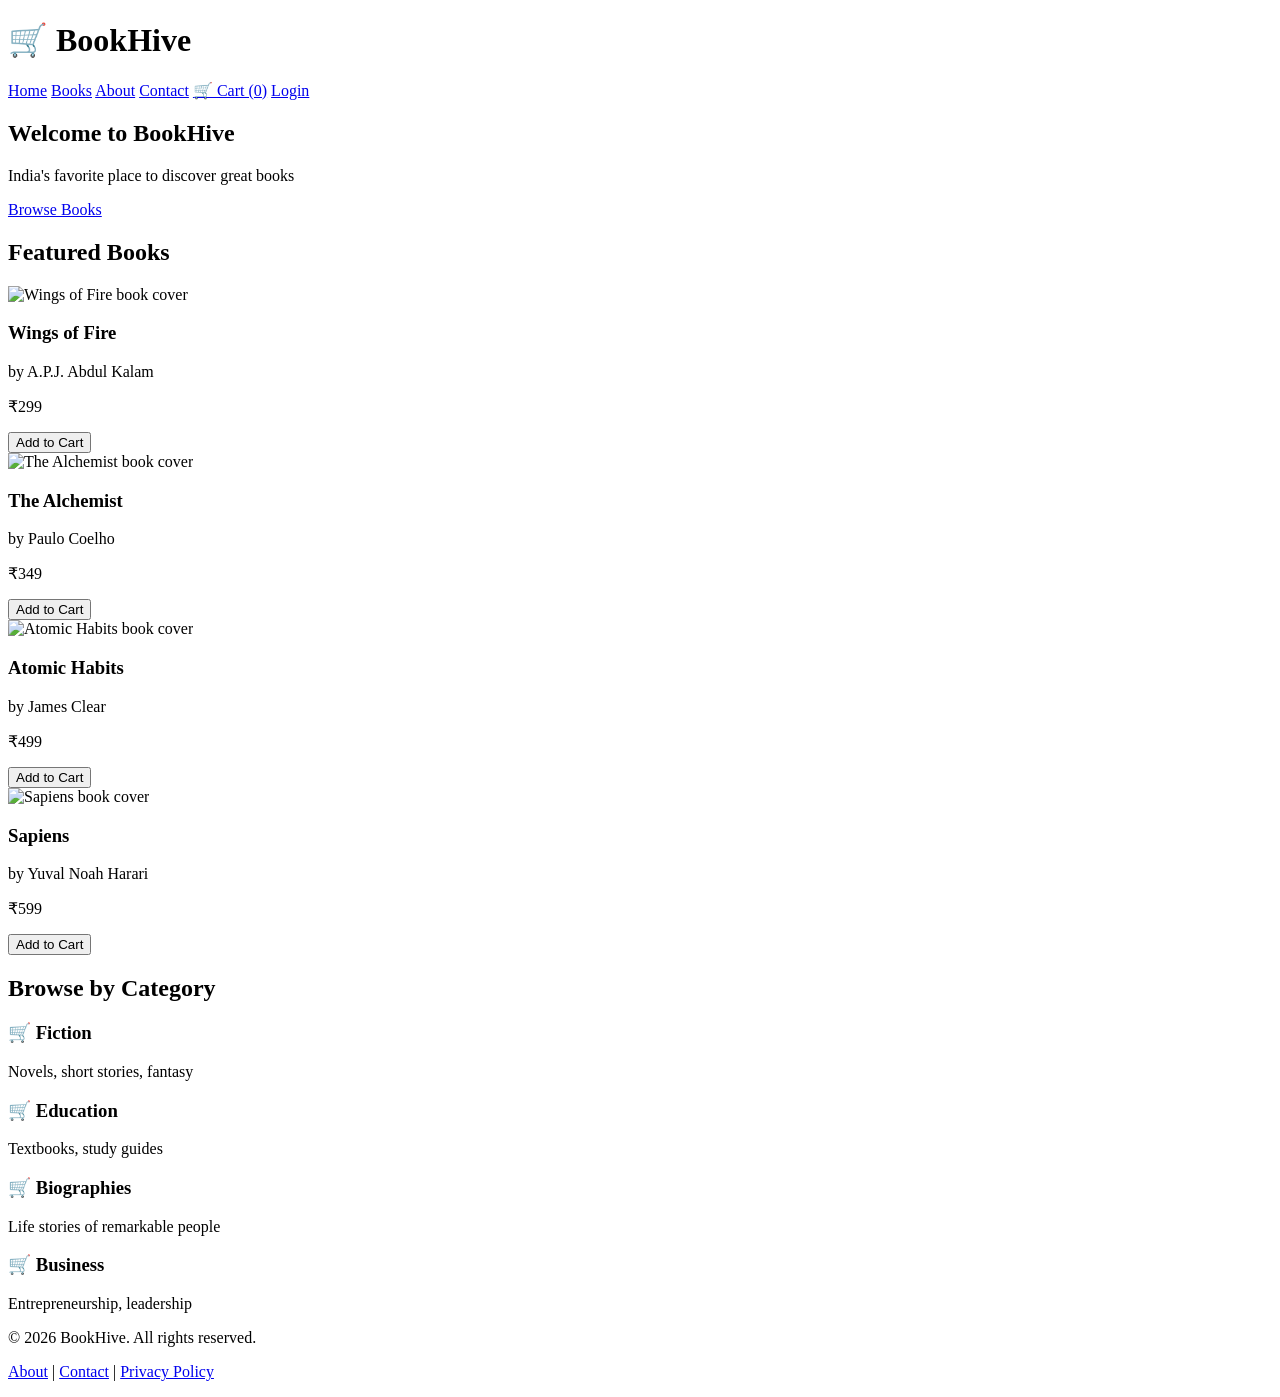
==== index.html @ c850a7fa "first file" ====
<!DOCTYPE html>
<html lang="en">
<head>

    <meta charset="UTF-8">
    <meta name="viewport" content="width=device-width, initial-scale=1.0">
    <!-- SEO meta tags -->
 <title>BookHive - India's Favorite Online Bookstore</title>
 <meta name="description" content="Buy books online at BookHive. Indian
authors, bestsellers, fiction, education books. Free delivery across India.">
 <meta name="keywords" content="books, online bookstore, indian authors, buy
books online">
 <!-- Open Graph for social media -->
 <meta property="og:title" content="BookHive - Online Bookstore">
 <meta property="og:description" content="India's favorite place to buy books
online">
 <meta property="og:image" content="images/og-banner.jpg">
 <!-- Favicon -->
 <link rel="icon" href="images/favicon.ico">

 <link rel="stylesheet" href="css/style.css">
<link rel="stylesheet" href="css/style.css">
<link rel="stylesheet" href="css/responsive.css">

</head>
<body>
   
    <!-- HEADER WITH NAVIGATION -->
 <header>
 <h1>🛒 BookHive</h1>
 <nav>
 <a href="index.html">Home</a>
 <a href="books.html">Books</a>
 <a href="about.html">About</a>
 <a href="contact.html">Contact</a>
 <a href="cart.html">🛒 Cart (0)</a>
 <a href="login.html">Login</a>
 </nav>
 </header>
 
 
 <!-- MAIN CONTENT -->
 <main>
 
 
    <!-- HERO SECTION -->
 <section class="hero">
 <h2>Welcome to BookHive</h2>
 <p>India's favorite place to discover great books</p>
 <a href="books.html" class="btn">Browse Books</a>
 </section>
 
 
 <!-- FEATURED BOOKS SECTION -->
 <section class="featured">
 <h2>Featured Books</h2>
 <article class="book-card">
 <img src="images/books/wings-of-fire.jpg" alt="Wings of Fire book 

 cover">
 <h3>Wings of Fire</h3>
 <p>by A.P.J. Abdul Kalam</p>
 <p class="price">₹299</p>
 <button>Add to Cart</button>
 </article>
 <article class="book-card">
 <img src="images/books/the-alchemist.jpg" alt="The Alchemist book

cover">
 <h3>The Alchemist</h3>
 <p>by Paulo Coelho</p>
 <p class="price">₹349</p>
 <button>Add to Cart</button>
 </article>

 <article class="book-card">
 <img src="images/books/atomic-habits.jpg" alt="Atomic Habits book
cover">
 <h3>Atomic Habits</h3>
 <p>by James Clear</p>
 <p class="price">₹499</p>
 <button>Add to Cart</button>
 </article>
 <article class="book-card">
 <img src="images/books/sapiens.jpg" alt="Sapiens book cover">
 <h3>Sapiens</h3>
 <p>by Yuval Noah Harari</p>
 <p class="price">₹599</p>
 <button>Add to Cart</button>
 </article>
 </section>
 
 
 <!-- CATEGORIES SECTION -->
 <section class="categories">
 <h2>Browse by Category</h2>
 <div class="category">
 <h3>🛒 Fiction</h3>
 <p>Novels, short stories, fantasy</p>
 </div>
 <div class="category">
 <h3>🛒 Education</h3>
 <p>Textbooks, study guides</p>
 </div>
 <div class="category">
 <h3>🛒 Biographies</h3>
 <p>Life stories of remarkable people</p>
 </div>
 <div class="category">
 <h3>🛒 Business</h3>
 <p>Entrepreneurship, leadership</p>
 </div>
</section>


<!-- FOOTER -->
<footer>
 <p>&copy; 2026 BookHive. All rights reserved.</p>
 <p>
 <a href="about.html">About</a> |
 <a href="contact.html">Contact</a> |
 <a href="#">Privacy Policy</a>
 </p>
 </footer>
</body>
</html>
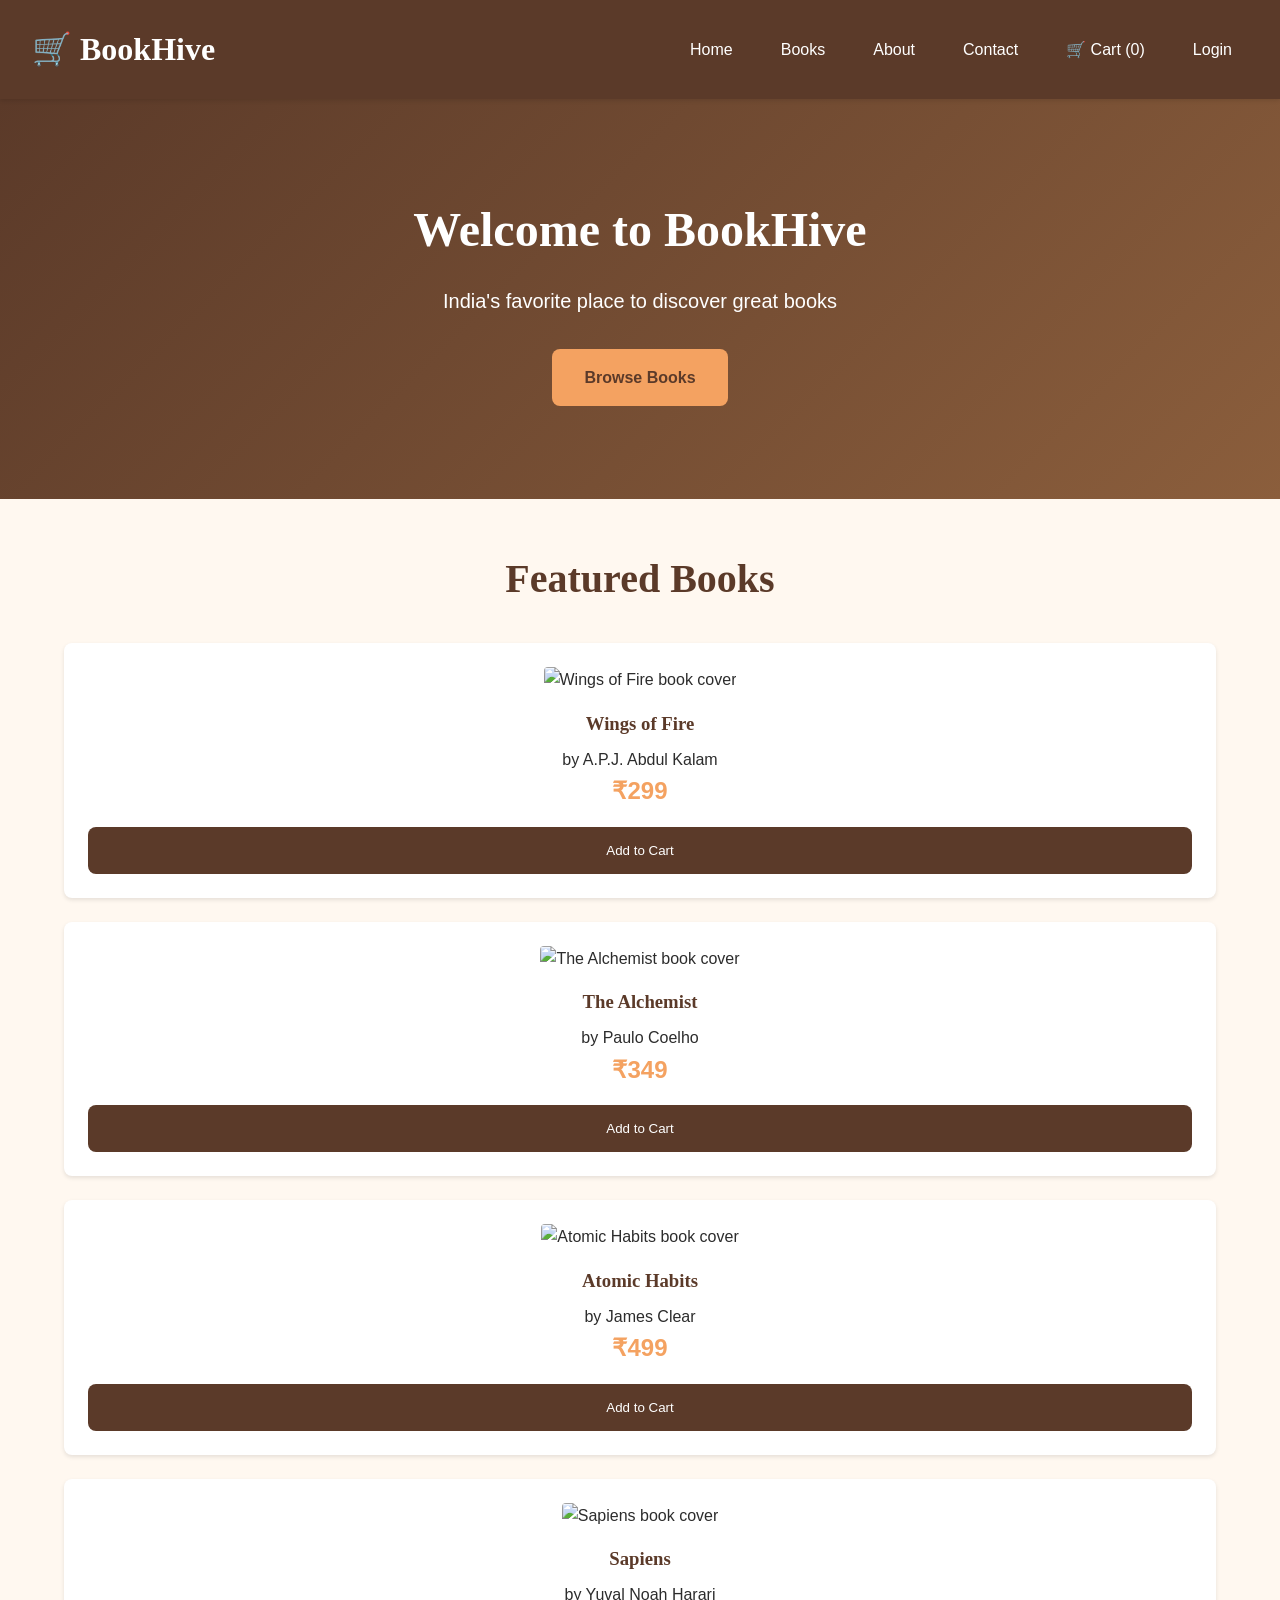
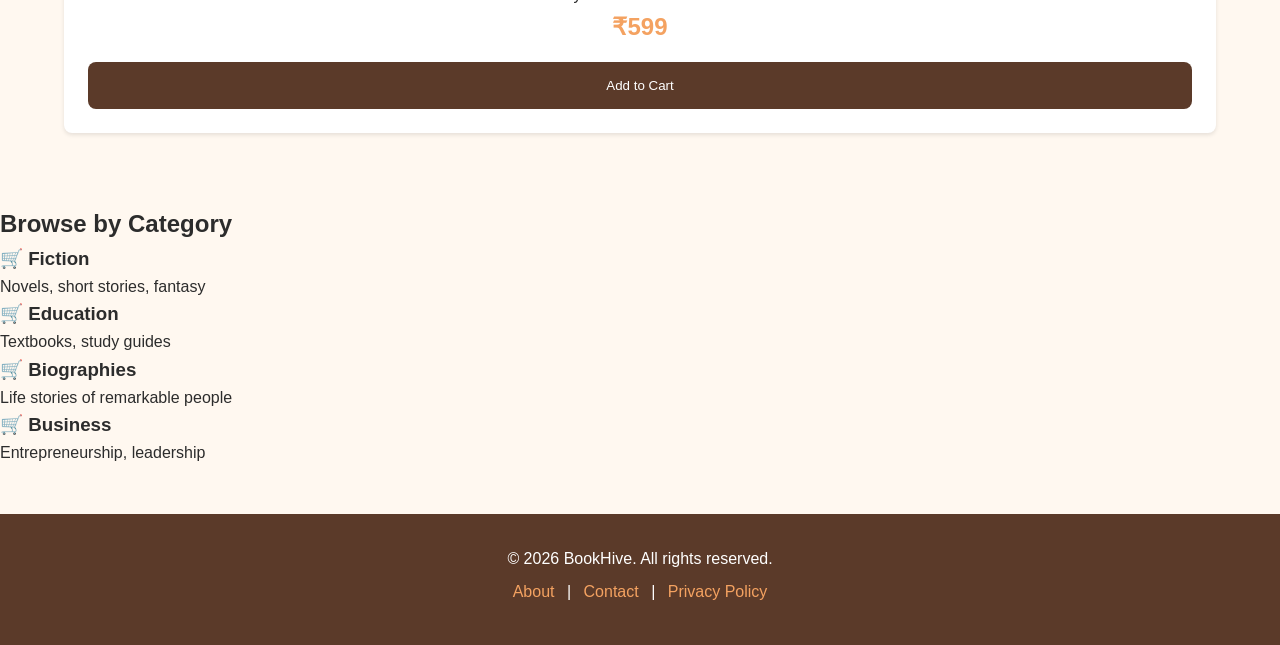
==== commit d29621b2: "first file" ====
--- a/index.html
+++ b/index.html
@@ -17,10 +17,8 @@
  <meta property="og:image" content="images/og-banner.jpg">
  <!-- Favicon -->
  <link rel="icon" href="images/favicon.ico">
-
- <link rel="stylesheet" href="css/style.css">
-<link rel="stylesheet" href="css/style.css">
-<link rel="stylesheet" href="css/responsive.css">
+<link rel="stylesheet" href="style.css">
+<link rel="stylesheet" href="responsive.css">
 
 </head>
 <body>
--- a/style.css
+++ b/style.css
@@ -0,0 +1,278 @@
+/* ===========================
+ CSS RESET - Start Clean
+ =========================== */
+* {
+ margin: 0;
+ padding: 0;
+ box-sizing: border-box;
+}
+html {
+ font-size: 16px;
+}
+body {
+ font-family: 'Inter', Arial, sans-serif;
+ color: #2C2C2C;
+ background-color: #FFF8F0;
+ line-height: 1.6;
+}
+
+/* ===========================
+ CSS VARIABLES - Brand Colors
+ =========================== */
+:root {
+ /* Colors */
+ --primary: #5B3A29;
+ --accent: #F4A261;
+ --bg: #FFF8F0;
+ --text-dark: #2C2C2C;
+ --text-muted: #6B6B6B;
+ --success: #2E7D32;
+ --error: #C62828;
+ --white: #FFFFFF;
+ --light-gray: #F5F5F5;
+ /* Spacing */
+ --space-xs: 0.5rem; /* 8px */
+ --space-sm: 1rem; /* 16px */
+ --space-md: 1.5rem; /* 24px */
+ --space-lg: 2rem; /* 32px */
+ --space-xl: 3rem; /* 48px */
+ /* Other */
+ --border-radius: 8px;
+ --max-width: 1200px;
+ --shadow-sm: 0 2px 4px rgba(0,0,0,0.1);
+ --shadow-md: 0 4px 12px rgba(0,0,0,0.15);
+}
+
+header {
+ background-color: var(--primary);
+ padding: var(--space-md);
+ color: var(--white);
+}
+.btn {
+ background-color: var(--accent);
+ padding: var(--space-sm) var(--space-md);
+ border-radius: var(--border-radius);
+}
+
+/* ===========================
+ HEADER
+ =========================== */
+header {
+ background-color: var(--primary);
+ color: var(--white);
+ padding: var(--space-md) var(--space-lg);
+ box-shadow: var(--shadow-sm);
+ position: sticky;
+ top: 0;
+ z-index: 100;
+ /* FLEXBOX MAGIC */
+ display: flex;
+ justify-content: space-between;
+ align-items: center;
+ flex-wrap: wrap;
+ gap: var(--space-md);
+}
+header h1 {
+ font-family: 'Playfair Display', Georgia, serif;
+ font-size: 2rem;
+ margin-bottom: 0; /* removed - flexbox handles spacing */
+}
+/* Navigation as flex container too */
+nav {
+ display: flex;
+ gap: var(--space-sm);
+ flex-wrap: wrap;
+}
+nav a {
+ color: var(--white);
+ text-decoration: none;
+ padding: var(--space-xs) var(--space-sm);
+ border-radius: 4px;
+ transition: all 0.3s;
+}
+nav a:hover {
+ background-color: var(--accent);
+ color: var(--primary);
+}
+
+
+/* ===========================
+ HERO SECTION
+ =========================== */
+.hero {
+ background: linear-gradient(135deg, #5B3A29 0%, #8B5E3C 100%);
+ color: var(--white);
+ text-align: center;
+ padding: var(--space-xl) var(--space-md);
+ min-height: 400px;
+ display: flex;
+ flex-direction: column;
+ justify-content: center;
+ align-items: center;
+}
+.hero h2 {
+ font-family: 'Playfair Display', Georgia, serif;
+ font-size: 3rem;
+ margin-bottom: var(--space-sm);
+}
+.hero p {
+ font-size: 1.25rem;
+ margin-bottom: var(--space-lg);
+ opacity: 0.9;
+}
+.hero .btn {
+ background-color: var(--accent);
+ color: var(--primary);
+ padding: var(--space-sm) var(--space-lg);
+ border-radius: var(--border-radius);
+ text-decoration: none;
+ font-weight: bold;
+ transition: transform 0.2s, box-shadow 0.2s;
+}
+.hero .btn:hover {
+ transform: translateY(-2px);
+ box-shadow: var(--shadow-md);
+}
+
+/* ===========================
+ FEATURED BOOKS
+ =========================== */
+.featured {
+ padding: var(--space-xl) var(--space-md);
+ max-width: var(--max-width);
+ margin: 0 auto;
+}
+.featured h2 {
+ font-family: 'Playfair Display', Georgia, serif;
+ font-size: 2.5rem;
+ color: var(--primary);
+ text-align: center;
+ margin-bottom: var(--space-lg);
+}
+.book-card {
+ background: var(--white);
+ border-radius: var(--border-radius);
+ padding: var(--space-md);
+ box-shadow: var(--shadow-sm);
+ text-align: center;
+ transition: transform 0.3s, box-shadow 0.3s;
+ margin-bottom: var(--space-md);
+}
+.book-card:hover {
+ transform: translateY(-5px);
+ box-shadow: var(--shadow-md);
+}
+.book-card img {
+ width: 100%;
+ height: 250px;
+ object-fit: cover;
+ border-radius: 4px;
+ margin-bottom: var(--space-sm);
+}
+.book-card h3 {
+ font-family: 'Playfair Display', Georgia, serif;
+ color: var(--primary);
+ margin-bottom: var(--space-xs);
+}
+.book-card .author {
+ color: var(--text-muted);
+ margin-bottom: var(--space-sm);
+}
+.book-card .price {
+ font-size: 1.5rem;
+ font-weight: bold;
+ color: var(--accent);
+ margin-bottom: var(--space-sm);
+}
+.book-card button {
+ background-color: var(--primary);
+ color: var(--white);
+ border: none;
+ padding: var(--space-sm) var(--space-md);
+ border-radius: var(--border-radius);
+ cursor: pointer;
+ width: 100%;
+ transition: background-color 0.3s;
+}
+.book-card button:hover {
+ background-color: #8B5E3C;
+}
+
+/* ===========================
+ FOOTER
+ =========================== */
+footer {
+ background-color: var(--primary);
+ color: var(--white);
+ text-align: center;
+ padding: var(--space-lg) var(--space-md);
+ margin-top: var(--space-xl);
+}
+footer p {
+ margin-bottom: var(--space-xs);
+}
+footer a {
+ color: var(--accent);
+ text-decoration: none;
+ margin: 0 var(--space-xs);
+}
+footer a:hover {
+ text-decoration: underline;
+}
+
+/* ===========================
+ ANIMATIONS
+ =========================== */
+/* Fade in on page load */
+@keyframes fadeIn {
+ from {
+ opacity: 0;
+ transform: translateY(20px);
+ }
+ to {
+ opacity: 1;
+ transform: translateY(0);
+ }
+}
+.hero h2,
+.hero p,
+.hero .btn {
+ animation: fadeIn 0.8s ease-out forwards;
+}
+.hero p {
+ animation-delay: 0.2s;
+ opacity: 0;
+}
+.hero .btn {
+ animation-delay: 0.4s;
+ opacity: 0;
+}
+/* Pulse for sale tags */
+@keyframes pulse {
+ 0%, 100% { transform: scale(1); }
+ 50% { transform: scale(1.05); }
+
+ }
+.sale-tag {
+ background: var(--error);
+ color: var(--white);
+ padding: 4px 8px;
+ border-radius: 4px;
+ font-size: 0.8rem;
+ display: inline-block;
+ animation: pulse 2s infinite;
+}
+/* Loading spinner */
+@keyframes spin {
+ from { transform: rotate(0deg); }
+ to { transform: rotate(360deg); }
+}
+.spinner {
+ width: 40px;
+ height: 40px;
+ border: 4px solid #f3f3f3;
+ border-top-color: var(--primary);
+ border-radius: 50%;
+ animation: spin 1s linear infinite;
+ margin: var(--space-lg) auto;
+}
--- a/responsive.css
+++ b/responsive.css
@@ -0,0 +1,92 @@
+/* ===========================
+ Responsive design=========================== */
+/* ===========================
+ TABLET (768px and below)
+ =========================== */
+@media (max-width: 768px) {
+ /* Header - stack on mobile */
+ header {
+ flex-direction: column;
+ text-align: center;
+ gap: var(--space-sm);
+ }
+ header h1 {
+ font-size: 1.5rem;
+ }
+ nav {
+ justify-content: center;
+ gap: var(--space-xs);
+ }
+ nav a {
+ font-size: 0.9rem;
+ padding: 4px 8px;
+ }
+ /* Hero - smaller text */
+ .hero h2 {
+ font-size: 2rem;
+ }
+ .hero p {
+ font-size: 1rem;
+ }
+ .hero {
+ padding: var(--space-lg) var(--space-md);
+ min-height: 300px;
+ }
+ /* Featured books - tighter grid */
+ .featured h2 {
+ font-size: 2rem;
+ }
+
+ /* Filters - stack on mobile */
+ .filter-controls {
+ flex-direction: column;
+ }
+ /* Cart table - hide some columns on mobile */
+ .cart-table thead {
+ display: none;
+ }
+ .cart-table tbody tr {
+ display: block;
+ margin-bottom: var(--space-md);
+ background: var(--white);
+ padding: var(--space-md);
+ border-radius: var(--border-radius);
+ }
+ .cart-table td {
+ display: block;
+ text-align: left;
+ padding: var(--space-xs) 0;
+ }
+}
+/* ===========================
+ MOBILE (480px and below)
+ =========================== */
+@media (max-width: 480px) {
+ /* Even tighter on phones */
+ header h1 {
+ font-size: 1.25rem;
+ }
+ .hero h2 {
+ font-size: 1.5rem;
+ }
+ .book-card img {
+ height: 180px;
+ }
+ .footer-content {
+ flex-direction: column;
+ text-align: center;
+ }
+
+ }
+/* ===========================
+ LARGE DESKTOPS (1400px+)
+ =========================== */
+@media (min-width: 1400px) {
+ .hero h2 {
+ font-size: 4rem;
+ }
+ .featured h2,
+ .categories h2 {
+ font-size: 3rem;
+ }
+}
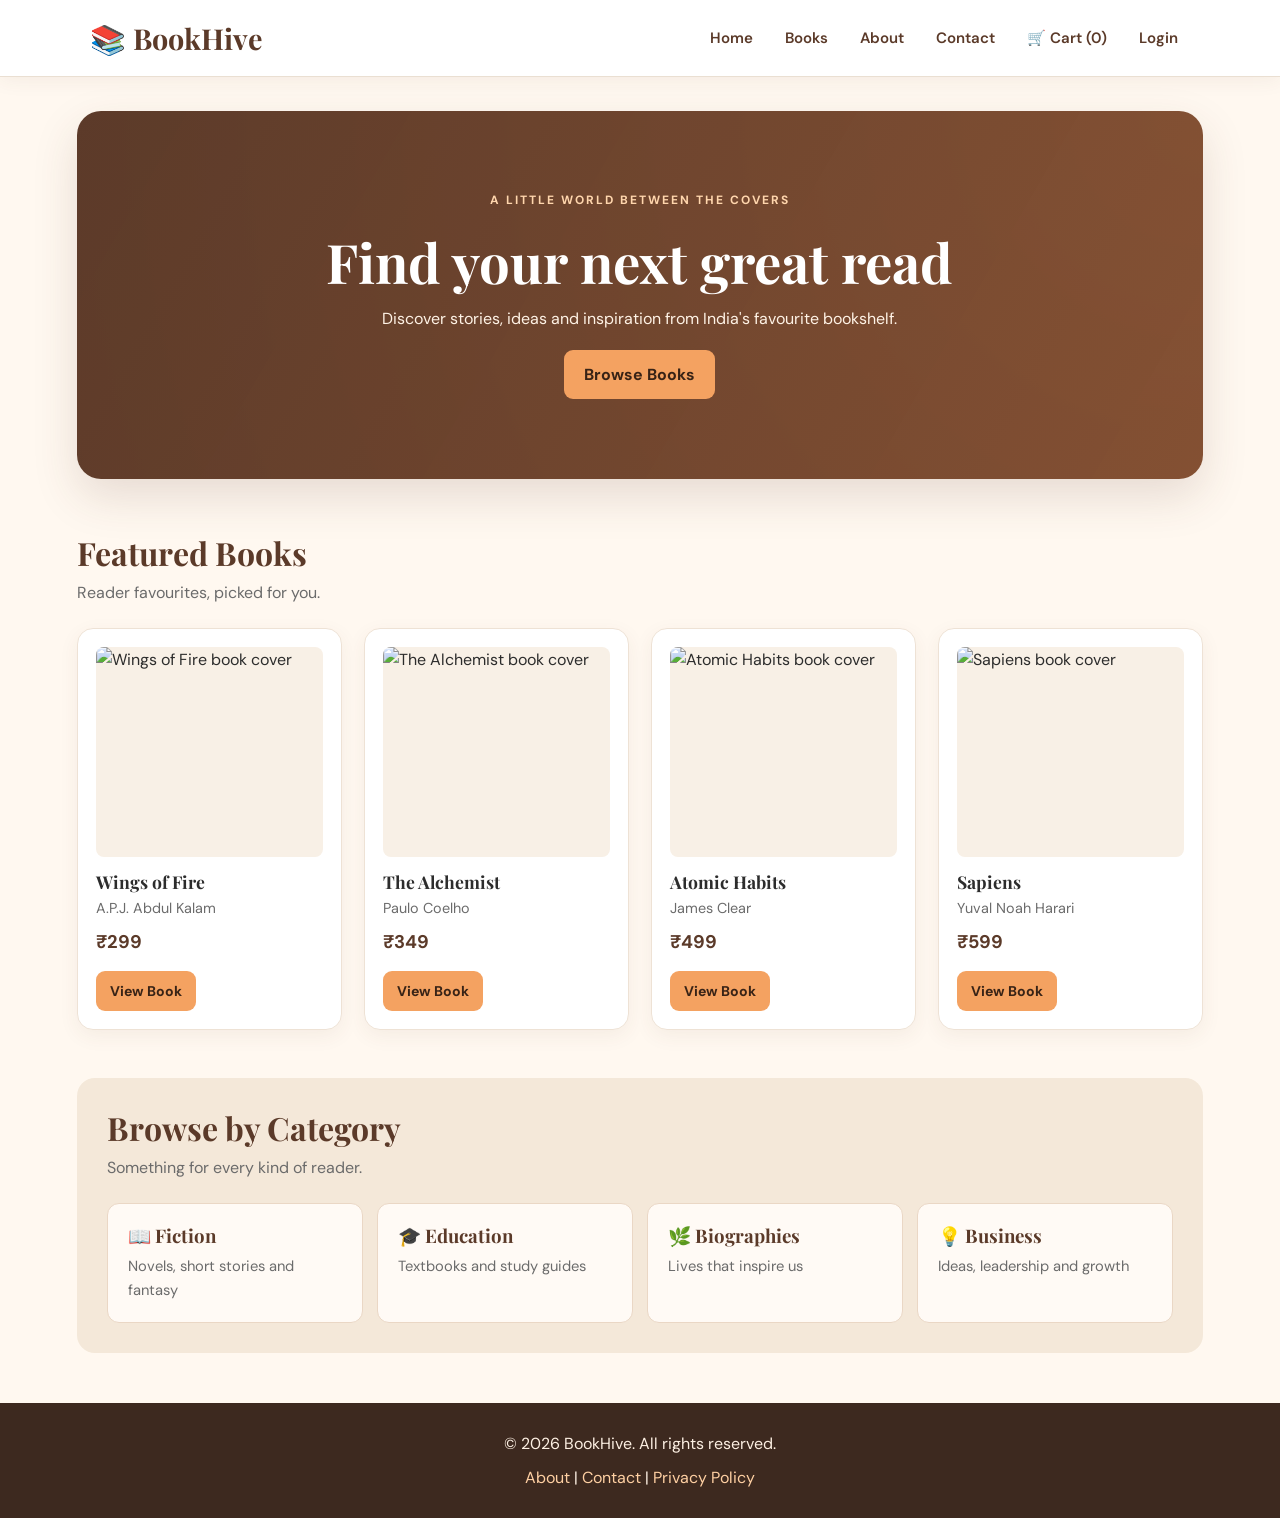
==== commit 601b44bf: "first file" ====
--- a/index.html
+++ b/index.html
@@ -1,124 +1,69 @@
 <!DOCTYPE html>
 <html lang="en">
 <head>
-
     <meta charset="UTF-8">
     <meta name="viewport" content="width=device-width, initial-scale=1.0">
-    <!-- SEO meta tags -->
- <title>BookHive - India's Favorite Online Bookstore</title>
- <meta name="description" content="Buy books online at BookHive. Indian
-authors, bestsellers, fiction, education books. Free delivery across India.">
- <meta name="keywords" content="books, online bookstore, indian authors, buy
-books online">
- <!-- Open Graph for social media -->
- <meta property="og:title" content="BookHive - Online Bookstore">
- <meta property="og:description" content="India's favorite place to buy books
-online">
- <meta property="og:image" content="images/og-banner.jpg">
- <!-- Favicon -->
- <link rel="icon" href="images/favicon.ico">
-<link rel="stylesheet" href="style.css">
-<link rel="stylesheet" href="responsive.css">
+    <title>India's Favorite Online Bookstore - BookHive</title>
+    <link rel="stylesheet" href="style.css">
+    <link rel="stylesheet" href="responsive.css">
 
 </head>
 <body>
-   
-    <!-- HEADER WITH NAVIGATION -->
- <header>
- <h1>🛒 BookHive</h1>
- <nav>
- <a href="index.html">Home</a>
- <a href="books.html">Books</a>
- <a href="about.html">About</a>
- <a href="contact.html">Contact</a>
- <a href="cart.html">🛒 Cart (0)</a>
- <a href="login.html">Login</a>
- </nav>
- </header>
- 
- 
- <!-- MAIN CONTENT -->
- <main>
- 
- 
-    <!-- HERO SECTION -->
- <section class="hero">
- <h2>Welcome to BookHive</h2>
- <p>India's favorite place to discover great books</p>
- <a href="books.html" class="btn">Browse Books</a>
- </section>
- 
- 
- <!-- FEATURED BOOKS SECTION -->
- <section class="featured">
- <h2>Featured Books</h2>
- <article class="book-card">
- <img src="images/books/wings-of-fire.jpg" alt="Wings of Fire book 
+    <header>
+        <h1>📚 BookHive</h1>
+        <nav>
+            <a href="index.html">Home</a>
+            <a href="books.html">Books</a>
+            <a href="about.html">About</a>
+            <a href="contact.html">Contact</a>
+            <a href="cart.html">🛒 Cart (0)</a>
+            <a href="login.html">Login</a>
+        </nav>
+    </header>
 
- cover">
- <h3>Wings of Fire</h3>
- <p>by A.P.J. Abdul Kalam</p>
- <p class="price">₹299</p>
- <button>Add to Cart</button>
- </article>
- <article class="book-card">
- <img src="images/books/the-alchemist.jpg" alt="The Alchemist book
-
-cover">
- <h3>The Alchemist</h3>
- <p>by Paulo Coelho</p>
- <p class="price">₹349</p>
- <button>Add to Cart</button>
- </article>
-
- <article class="book-card">
- <img src="images/books/atomic-habits.jpg" alt="Atomic Habits book
-cover">
- <h3>Atomic Habits</h3>
- <p>by James Clear</p>
- <p class="price">₹499</p>
- <button>Add to Cart</button>
- </article>
- <article class="book-card">
- <img src="images/books/sapiens.jpg" alt="Sapiens book cover">
- <h3>Sapiens</h3>
- <p>by Yuval Noah Harari</p>
- <p class="price">₹599</p>
- <button>Add to Cart</button>
- </article>
- </section>
- 
- 
- <!-- CATEGORIES SECTION -->
- <section class="categories">
- <h2>Browse by Category</h2>
- <div class="category">
- <h3>🛒 Fiction</h3>
- <p>Novels, short stories, fantasy</p>
- </div>
- <div class="category">
- <h3>🛒 Education</h3>
- <p>Textbooks, study guides</p>
- </div>
- <div class="category">
- <h3>🛒 Biographies</h3>
- <p>Life stories of remarkable people</p>
- </div>
- <div class="category">
- <h3>🛒 Business</h3>
- <p>Entrepreneurship, leadership</p>
- </div>
-</section>
-
-
-<!-- FOOTER -->
-<footer>
- <p>&copy; 2026 BookHive. All rights reserved.</p>
- <p>
- <a href="about.html">About</a> |
- <a href="contact.html">Contact</a> |
- <a href="#">Privacy Policy</a>
- </p>
- </footer>
-</body>
-</html>+    <main>
+        <section class="hero">
+            <p class="eyebrow">A little world between the covers</p>
+            <h2>Find your next great read</h2>
+            <p>Discover stories, ideas and inspiration from India's favourite bookshelf.</p>
+            <a href="books.html" class="btn">Browse Books</a>
+        </section>
+        <section class="featured">
+            <div class="section-heading"><h2>Featured Books</h2><p>Reader favourites, picked for you.</p></div>
+            <div class="books-grid">
+                <article class="book-card">
+                    <img src="images/books/wings-of-fire.jpg" alt="Wings of Fire book cover">
+                    <h3>Wings of Fire</h3><p class="author">A.P.J. Abdul Kalam</p><p class="price">₹299</p>
+                    <a class="btn small-btn" href="book.html">View Book</a>
+                </article>
+                <article class="book-card">
+                    <img src="images/books/the-alchemist.jpg" alt="The Alchemist book cover">
+                    <h3>The Alchemist</h3><p class="author">Paulo Coelho</p><p class="price">₹349</p>
+                    <a class="btn small-btn" href="book.html">View Book</a>
+                </article>
+                <article class="book-card">
+                    <img src="images/books/atomic-habits.jpg" alt="Atomic Habits book cover">
+                    <h3>Atomic Habits</h3><p class="author">James Clear</p><p class="price">₹499</p>
+                    <a class="btn small-btn" href="book.html">View Book</a>
+                </article>
+                <article class="book-card">
+                    <img src="images/books/sapiens.jpg" alt="Sapiens book cover">
+                    <h3>Sapiens</h3><p class="author">Yuval Noah Harari</p><p class="price">₹599</p>
+                    <a class="btn small-btn" href="book.html">View Book</a>
+                </article>
+            </div>
+        </section>
+        <section class="categories">
+            <div class="section-heading"><h2>Browse by Category</h2><p>Something for every kind of reader.</p></div>
+            <div class="category-grid">
+                <div class="category"><h3>📖 Fiction</h3><p>Novels, short stories and fantasy</p></div>
+                <div class="category"><h3>🎓 Education</h3><p>Textbooks and study guides</p></div>
+                <div class="category"><h3>🌿 Biographies</h3><p>Lives that inspire us</p></div>
+                <div class="category"><h3>💡 Business</h3><p>Ideas, leadership and growth</p></div>
+            </div>
+        </section>
+    </main>
+    <footer>
+        <p>&copy; 2026 BookHive. All rights reserved.</p>
+        <p><a href="about.html">About</a> | <a href="contact.html">Contact</a> | <a href="#">Privacy Policy</a></p>
+    </footer>
--- a/style.css
+++ b/style.css
@@ -1,278 +1,123 @@
-/* ===========================
- CSS RESET - Start Clean
- =========================== */
-* {
- margin: 0;
- padding: 0;
- box-sizing: border-box;
-}
-html {
- font-size: 16px;
-}
-body {
- font-family: 'Inter', Arial, sans-serif;
- color: #2C2C2C;
- background-color: #FFF8F0;
- line-height: 1.6;
+/* BookHive - main styles */
+@import url('https://fonts.googleapis.com/css2?family=DM+Sans:wght@400;500;600;700&family=Playfair+Display:wght@600;700&display=swap');
+
+:root {
+    --primary: #5B3A29;
+    --accent: #F4A261;
+    --bg: #FFF8F0;
+    --text-dark: #2C2C2C;
+    --text-muted: #6B6B6B;
+    --white: #FFFFFF;
+    --light-gray: #F5F0E9;
 }
 
-/* ===========================
- CSS VARIABLES - Brand Colors
- =========================== */
-:root {
- /* Colors */
- --primary: #5B3A29;
- --accent: #F4A261;
- --bg: #FFF8F0;
- --text-dark: #2C2C2C;
- --text-muted: #6B6B6B;
- --success: #2E7D32;
- --error: #C62828;
- --white: #FFFFFF;
- --light-gray: #F5F5F5;
- /* Spacing */
- --space-xs: 0.5rem; /* 8px */
- --space-sm: 1rem; /* 16px */
- --space-md: 1.5rem; /* 24px */
- --space-lg: 2rem; /* 32px */
- --space-xl: 3rem; /* 48px */
- /* Other */
- --border-radius: 8px;
- --max-width: 1200px;
- --shadow-sm: 0 2px 4px rgba(0,0,0,0.1);
- --shadow-md: 0 4px 12px rgba(0,0,0,0.15);
-}
+* { margin: 0; padding: 0; box-sizing: border-box; }
+html { scroll-behavior: smooth; }
+body { font-family: 'DM Sans', Arial, sans-serif; color: var(--text-dark); background: var(--bg); line-height: 1.6; }
+h1, h2, h3, h4 { font-family: 'Playfair Display', Georgia, serif; line-height: 1.25; }
+a { color: var(--primary); text-decoration: none; }
+a:hover { color: #9B5D36; }
+header { display: flex; justify-content: space-between; align-items: center; gap: 24px; padding: 18px 7%; background: var(--white); border-bottom: 1px solid #eadfd2; box-shadow: 0 4px 18px #5b3a2910; position: sticky; top: 0; z-index: 10; }
+header h1 { color: var(--primary); font-size: 1.8rem; white-space: nowrap; }
+nav { display: flex; align-items: center; flex-wrap: wrap; gap: 8px; }
+nav a { padding: 8px 12px; border-radius: 20px; font-size: .94rem; font-weight: 600; transition: background .25s, transform .25s; }
+header nav a:hover { background: #fff0df; transform: translateY(-2px); }
+main { width: min(1180px, 88%); margin: 0 auto; min-height: 65vh; }
+.hero { margin: 34px 0 54px; padding: 80px 24px; text-align: center; color: white; border-radius: 24px; background: linear-gradient(120deg, #5B3A29ee, #7d4b30e8), radial-gradient(circle at top right, #F4A261, #5B3A29); box-shadow: 0 18px 45px #5b3a2925; animation: rise-in .7s ease both; }
+.hero h2 { font-size: clamp(2rem, 5vw, 3.4rem); margin: 10px 0; }
+.hero p { max-width: 600px; margin: 0 auto 18px; color: #fff3e6; }
+.eyebrow { text-transform: uppercase; letter-spacing: 2px; font-size: .75rem; font-weight: 700; color: var(--accent); }
+.hero .eyebrow { color: #ffd6ad; }
+.btn, button { display: inline-block; border: 0; border-radius: 9px; padding: 12px 20px; background: var(--accent); color: #382316; font: inherit; font-weight: 700; cursor: pointer; transition: transform .2s, box-shadow .2s, background .2s; }
+.btn:hover, button:hover { color: #382316; background: #ffb875; transform: translateY(-2px); box-shadow: 0 7px 16px #5b3a2920; }
+.btn-secondary { background: #f2e4d6; margin-left: 8px; }
+.small-btn { padding: 9px 14px; font-size: .88rem; }
+section { margin-bottom: 48px; }
+.section-heading { margin-bottom: 22px; }
+.section-heading h2, .page-header h2 { color: var(--primary); font-size: 2rem; }
+.section-heading p, .page-header > p:last-child { color: var(--text-muted); margin-top: 7px; }
+.books-grid { display: grid; grid-template-columns: repeat(4, minmax(0, 1fr)); gap: 22px; }
+.book-card { padding: 18px; border-radius: 16px; background: var(--white); border: 1px solid #eee2d5; box-shadow: 0 6px 20px #5b3a2910; transition: transform .25s, box-shadow .25s; animation: rise-in .55s ease both; }
+.book-card:hover { transform: translateY(-6px); box-shadow: 0 15px 28px #5b3a2920; }
+.book-card img { display: block; width: 100%; height: 210px; object-fit: contain; margin-bottom: 14px; border-radius: 8px; background: #f8f0e6; }
+.book-card h3 { font-size: 1.1rem; margin-bottom: 4px; }
+.author, .rating { color: var(--text-muted); font-size: .9rem; }
+.price { color: var(--primary); font-size: 1.15rem; font-weight: 700; margin: 8px 0 13px; }
+.book-placeholder { height: 210px; display: grid; place-items: center; margin-bottom: 14px; border-radius: 8px; color: var(--primary); background: linear-gradient(135deg, #f4a26155, #5b3a2920); font-family: 'Playfair Display', serif; letter-spacing: 3px; }
+.categories { padding: 30px; border-radius: 18px; background: #f4e8d9; }
+.category-grid { display: grid; grid-template-columns: repeat(4, 1fr); gap: 14px; }
+.category { padding: 20px; background: #fffaf5; border-radius: 12px; border: 1px solid #ead7c5; transition: transform .2s; }
+.category:hover { transform: translateY(-4px); }
+.category h3 { margin-bottom: 8px; color: var(--primary); }
+.category p { color: var(--text-muted); font-size: .92rem; }
+.page-header { text-align: center; padding: 48px 0 28px; }
+.page-header .eyebrow { margin-bottom: 8px; }
+footer { margin-top: 50px; padding: 28px 7%; text-align: center; background: #3d291f; color: #fdf0e3; }
+footer p + p { margin-top: 8px; }
+footer a { color: #ffd0a3; }
+footer a:hover { color: white; }
+.form-page { display: flex; justify-content: center; padding: 36px 0; }
+.form-section { width: min(560px, 100%); padding: 32px; background: var(--white); border: 1px solid #eadfd2; border-radius: 18px; box-shadow: 0 10px 30px #5b3a2912; }
+.form-section h2 { color: var(--primary); font-size: 2rem; }
+.form-section > p { color: var(--text-muted); margin: 8px 0 22px; }
+.form-group { margin-bottom: 17px; }
+.form-group label { display: block; font-weight: 600; margin-bottom: 6px; }
+input, select, textarea { width: 100%; padding: 11px 12px; border: 1px solid #d9c9b8; border-radius: 8px; font: inherit; color: var(--text-dark); background: #fffdfb; }
+input:focus, select:focus, textarea:focus { outline: 2px solid #f4a26170; border-color: var(--accent); }
+.checkbox-group { display: flex; align-items: center; gap: 10px; }
+.checkbox-group input, .checkbox-grid input { width: auto; accent-color: var(--primary); }
+.checkbox-group label { margin: 0; font-weight: 400; }
+.checkbox-grid { display: grid; grid-template-columns: repeat(2, 1fr); gap: 8px; }
+.checkbox-grid label { font-weight: 400; }
+.form-link { margin-top: 14px; font-size: .92rem; }
+.form-link a { text-decoration: underline; }
+small { color: var(--text-muted); }
+.contact-layout { display: grid; grid-template-columns: 1.4fr 1fr; gap: 28px; align-items: start; }
+.contact-form, .contact-info, .about-card, .order-summary { padding: 26px; background: var(--white); border: 1px solid #eadfd2; border-radius: 16px; box-shadow: 0 6px 20px #5b3a2910; }
+.contact-info h3 { color: var(--primary); margin-bottom: 14px; }
+.contact-info p { margin: 12px 0; overflow-wrap: anywhere; }
+.about-content { display: grid; grid-template-columns: repeat(3, 1fr); gap: 20px; }
+.about-card h3 { color: var(--primary); margin-bottom: 12px; }
+.about-note { text-align: center; padding: 35px; background: #f4e8d9; border-radius: 16px; }
+.about-note h2 { color: var(--primary); margin-bottom: 18px; }
+.breadcrumb { margin: 25px 0; }
+.breadcrumb ol { display: flex; gap: 10px; list-style: none; color: var(--text-muted); font-size: .9rem; }
+.breadcrumb li + li:before { content: "/"; margin-right: 10px; color: #b8a28f; }
+.book-detail { display: grid; grid-template-columns: .8fr 1.2fr; gap: 38px; align-items: start; padding: 25px; background: var(--white); border-radius: 18px; border: 1px solid #eadfd2; }
+.book-image img { width: 100%; max-height: 440px; object-fit: contain; background: #f8f0e6; border-radius: 12px; }
+.book-info h2 { color: var(--primary); font-size: 2.2rem; margin: 8px 0; }
+.book-info .description { margin: 18px 0; }
+.book-details { display: grid; grid-template-columns: 100px 1fr; gap: 8px; margin: 14px 0 20px; }
+.book-details dt { font-weight: 700; }
+.book-details dd { color: var(--text-muted); }
+.purchase-actions { display: flex; align-items: center; flex-wrap: wrap; gap: 10px; }
+.purchase-actions label { font-weight: 600; }
+.purchase-actions input { width: 75px; }
+.reviews { margin-top: 32px; }
+.reviews h3 { margin-bottom: 16px; color: var(--primary); }
+.review { padding: 18px 20px; margin-bottom: 12px; background: white; border-radius: 12px; border: 1px solid #eadfd2; }
+.review h4 { color: var(--primary); }
+.reviewer { color: var(--text-muted); font-size: .88rem; margin: 5px 0; }
+.filters { display: flex; justify-content: space-between; flex-wrap: wrap; gap: 18px; padding: 20px; background: #f4e8d9; border-radius: 14px; }
+.search-box { display: flex; flex: 1; gap: 8px; min-width: 250px; }
+.search-box input { flex: 1; }
+.filter-controls { display: flex; align-items: center; flex-wrap: wrap; gap: 8px; }
+.filter-controls select { width: auto; min-width: 130px; }
+.categories-quick { margin: 25px 0; }
+.categories-quick h3 { color: var(--primary); margin-bottom: 12px; }
+.category-list { display: flex; flex-wrap: wrap; gap: 10px; list-style: none; }
+.category-list a { display: block; padding: 7px 14px; background: white; border: 1px solid #eadfd2; border-radius: 20px; }
+.cart-section { display: grid; grid-template-columns: 1.6fr .8fr; gap: 24px; align-items: start; }
+.table-wrap { overflow-x: auto; }
+.cart-table { width: 100%; border-collapse: collapse; background: white; border-radius: 12px; overflow: hidden; }
+.cart-table th, .cart-table td { padding: 12px; text-align: left; border-bottom: 1px solid #eee2d5; }
+.cart-table th { background: #5b3a29; color: white; }
+.cart-table img { width: 48px; height: 65px; object-fit: contain; background: #f8f0e6; }
+.qty-input { min-width: 65px; }
+.remove-btn { padding: 7px 10px; background: #f7e4dc; color: #9e3525; }
+.cart-table tfoot { background: #f4e8d9; }
+.order-summary h3 { color: var(--primary); margin-bottom: 14px; }
+.order-summary dl { display: grid; grid-template-columns: 1fr auto; gap: 10px; margin-bottom: 20px; }
+.order-summary .btn { display: block; text-align: center; margin: 9px 0; }
+@keyframes rise-in { from { opacity: 0; transform: translateY(14px); } to { opacity: 1; transform: translateY(0); } }
 
-header {
- background-color: var(--primary);
- padding: var(--space-md);
- color: var(--white);
-}
-.btn {
- background-color: var(--accent);
- padding: var(--space-sm) var(--space-md);
- border-radius: var(--border-radius);
-}
-
-/* ===========================
- HEADER
- =========================== */
-header {
- background-color: var(--primary);
- color: var(--white);
- padding: var(--space-md) var(--space-lg);
- box-shadow: var(--shadow-sm);
- position: sticky;
- top: 0;
- z-index: 100;
- /* FLEXBOX MAGIC */
- display: flex;
- justify-content: space-between;
- align-items: center;
- flex-wrap: wrap;
- gap: var(--space-md);
-}
-header h1 {
- font-family: 'Playfair Display', Georgia, serif;
- font-size: 2rem;
- margin-bottom: 0; /* removed - flexbox handles spacing */
-}
-/* Navigation as flex container too */
-nav {
- display: flex;
- gap: var(--space-sm);
- flex-wrap: wrap;
-}
-nav a {
- color: var(--white);
- text-decoration: none;
- padding: var(--space-xs) var(--space-sm);
- border-radius: 4px;
- transition: all 0.3s;
-}
-nav a:hover {
- background-color: var(--accent);
- color: var(--primary);
-}
-
-
-/* ===========================
- HERO SECTION
- =========================== */
-.hero {
- background: linear-gradient(135deg, #5B3A29 0%, #8B5E3C 100%);
- color: var(--white);
- text-align: center;
- padding: var(--space-xl) var(--space-md);
- min-height: 400px;
- display: flex;
- flex-direction: column;
- justify-content: center;
- align-items: center;
-}
-.hero h2 {
- font-family: 'Playfair Display', Georgia, serif;
- font-size: 3rem;
- margin-bottom: var(--space-sm);
-}
-.hero p {
- font-size: 1.25rem;
- margin-bottom: var(--space-lg);
- opacity: 0.9;
-}
-.hero .btn {
- background-color: var(--accent);
- color: var(--primary);
- padding: var(--space-sm) var(--space-lg);
- border-radius: var(--border-radius);
- text-decoration: none;
- font-weight: bold;
- transition: transform 0.2s, box-shadow 0.2s;
-}
-.hero .btn:hover {
- transform: translateY(-2px);
- box-shadow: var(--shadow-md);
-}
-
-/* ===========================
- FEATURED BOOKS
- =========================== */
-.featured {
- padding: var(--space-xl) var(--space-md);
- max-width: var(--max-width);
- margin: 0 auto;
-}
-.featured h2 {
- font-family: 'Playfair Display', Georgia, serif;
- font-size: 2.5rem;
- color: var(--primary);
- text-align: center;
- margin-bottom: var(--space-lg);
-}
-.book-card {
- background: var(--white);
- border-radius: var(--border-radius);
- padding: var(--space-md);
- box-shadow: var(--shadow-sm);
- text-align: center;
- transition: transform 0.3s, box-shadow 0.3s;
- margin-bottom: var(--space-md);
-}
-.book-card:hover {
- transform: translateY(-5px);
- box-shadow: var(--shadow-md);
-}
-.book-card img {
- width: 100%;
- height: 250px;
- object-fit: cover;
- border-radius: 4px;
- margin-bottom: var(--space-sm);
-}
-.book-card h3 {
- font-family: 'Playfair Display', Georgia, serif;
- color: var(--primary);
- margin-bottom: var(--space-xs);
-}
-.book-card .author {
- color: var(--text-muted);
- margin-bottom: var(--space-sm);
-}
-.book-card .price {
- font-size: 1.5rem;
- font-weight: bold;
- color: var(--accent);
- margin-bottom: var(--space-sm);
-}
-.book-card button {
- background-color: var(--primary);
- color: var(--white);
- border: none;
- padding: var(--space-sm) var(--space-md);
- border-radius: var(--border-radius);
- cursor: pointer;
- width: 100%;
- transition: background-color 0.3s;
-}
-.book-card button:hover {
- background-color: #8B5E3C;
-}
-
-/* ===========================
- FOOTER
- =========================== */
-footer {
- background-color: var(--primary);
- color: var(--white);
- text-align: center;
- padding: var(--space-lg) var(--space-md);
- margin-top: var(--space-xl);
-}
-footer p {
- margin-bottom: var(--space-xs);
-}
-footer a {
- color: var(--accent);
- text-decoration: none;
- margin: 0 var(--space-xs);
-}
-footer a:hover {
- text-decoration: underline;
-}
-
-/* ===========================
- ANIMATIONS
- =========================== */
-/* Fade in on page load */
-@keyframes fadeIn {
- from {
- opacity: 0;
- transform: translateY(20px);
- }
- to {
- opacity: 1;
- transform: translateY(0);
- }
-}
-.hero h2,
-.hero p,
-.hero .btn {
- animation: fadeIn 0.8s ease-out forwards;
-}
-.hero p {
- animation-delay: 0.2s;
- opacity: 0;
-}
-.hero .btn {
- animation-delay: 0.4s;
- opacity: 0;
-}
-/* Pulse for sale tags */
-@keyframes pulse {
- 0%, 100% { transform: scale(1); }
- 50% { transform: scale(1.05); }
-
- }
-.sale-tag {
- background: var(--error);
- color: var(--white);
- padding: 4px 8px;
- border-radius: 4px;
- font-size: 0.8rem;
- display: inline-block;
- animation: pulse 2s infinite;
-}
-/* Loading spinner */
-@keyframes spin {
- from { transform: rotate(0deg); }
- to { transform: rotate(360deg); }
-}
-.spinner {
- width: 40px;
- height: 40px;
- border: 4px solid #f3f3f3;
- border-top-color: var(--primary);
- border-radius: 50%;
- animation: spin 1s linear infinite;
- margin: var(--space-lg) auto;
-}
--- a/responsive.css
+++ b/responsive.css
@@ -1,92 +1,27 @@
-/* ===========================
- Responsive design=========================== */
-/* ===========================
- TABLET (768px and below)
- =========================== */
-@media (max-width: 768px) {
- /* Header - stack on mobile */
- header {
- flex-direction: column;
- text-align: center;
- gap: var(--space-sm);
- }
- header h1 {
- font-size: 1.5rem;
- }
- nav {
- justify-content: center;
- gap: var(--space-xs);
- }
- nav a {
- font-size: 0.9rem;
- padding: 4px 8px;
- }
- /* Hero - smaller text */
- .hero h2 {
- font-size: 2rem;
- }
- .hero p {
- font-size: 1rem;
- }
- .hero {
- padding: var(--space-lg) var(--space-md);
- min-height: 300px;
- }
- /* Featured books - tighter grid */
- .featured h2 {
- font-size: 2rem;
- }
-
- /* Filters - stack on mobile */
- .filter-controls {
- flex-direction: column;
- }
- /* Cart table - hide some columns on mobile */
- .cart-table thead {
- display: none;
- }
- .cart-table tbody tr {
- display: block;
- margin-bottom: var(--space-md);
- background: var(--white);
- padding: var(--space-md);
- border-radius: var(--border-radius);
- }
- .cart-table td {
- display: block;
- text-align: left;
- padding: var(--space-xs) 0;
- }
+@media (max-width: 900px) {
+    header { flex-direction: column; padding: 16px 5%; }
+    nav { justify-content: center; }
+    main { width: 92%; }
+    .books-grid { grid-template-columns: repeat(2, minmax(0, 1fr)); }
+    .category-grid { grid-template-columns: repeat(2, 1fr); }
+    .about-content { grid-template-columns: 1fr; }
+    .cart-section, .contact-layout { grid-template-columns: 1fr; }
 }
-/* ===========================
- MOBILE (480px and below)
- =========================== */
-@media (max-width: 480px) {
- /* Even tighter on phones */
- header h1 {
- font-size: 1.25rem;
- }
- .hero h2 {
- font-size: 1.5rem;
- }
- .book-card img {
- height: 180px;
- }
- .footer-content {
- flex-direction: column;
- text-align: center;
- }
-
- }
-/* ===========================
- LARGE DESKTOPS (1400px+)
- =========================== */
-@media (min-width: 1400px) {
- .hero h2 {
- font-size: 4rem;
- }
- .featured h2,
- .categories h2 {
- font-size: 3rem;
- }
+@media (max-width: 560px) {
+    header h1 { font-size: 1.55rem; }
+    nav { gap: 2px; }
+    nav a { padding: 7px 9px; font-size: .86rem; }
+    .hero { padding: 52px 18px; margin-top: 20px; }
+    .books-grid, .category-grid { grid-template-columns: 1fr; }
+    .book-card img, .book-placeholder { height: 240px; }
+    .filters { padding: 14px; }
+    .filter-controls { align-items: stretch; }
+    .filter-controls label { width: 100%; }
+    .filter-controls select { width: 100%; }
+    .form-section { padding: 22px 18px; }
+    .book-detail { grid-template-columns: 1fr; padding: 18px; }
+    .book-image img { max-height: 330px; }
+    .purchase-actions .btn { width: 100%; text-align: center; margin: 0; }
+    .categories { padding: 20px; }
+    .cart-table th, .cart-table td { padding: 8px; font-size: .86rem; }
 }
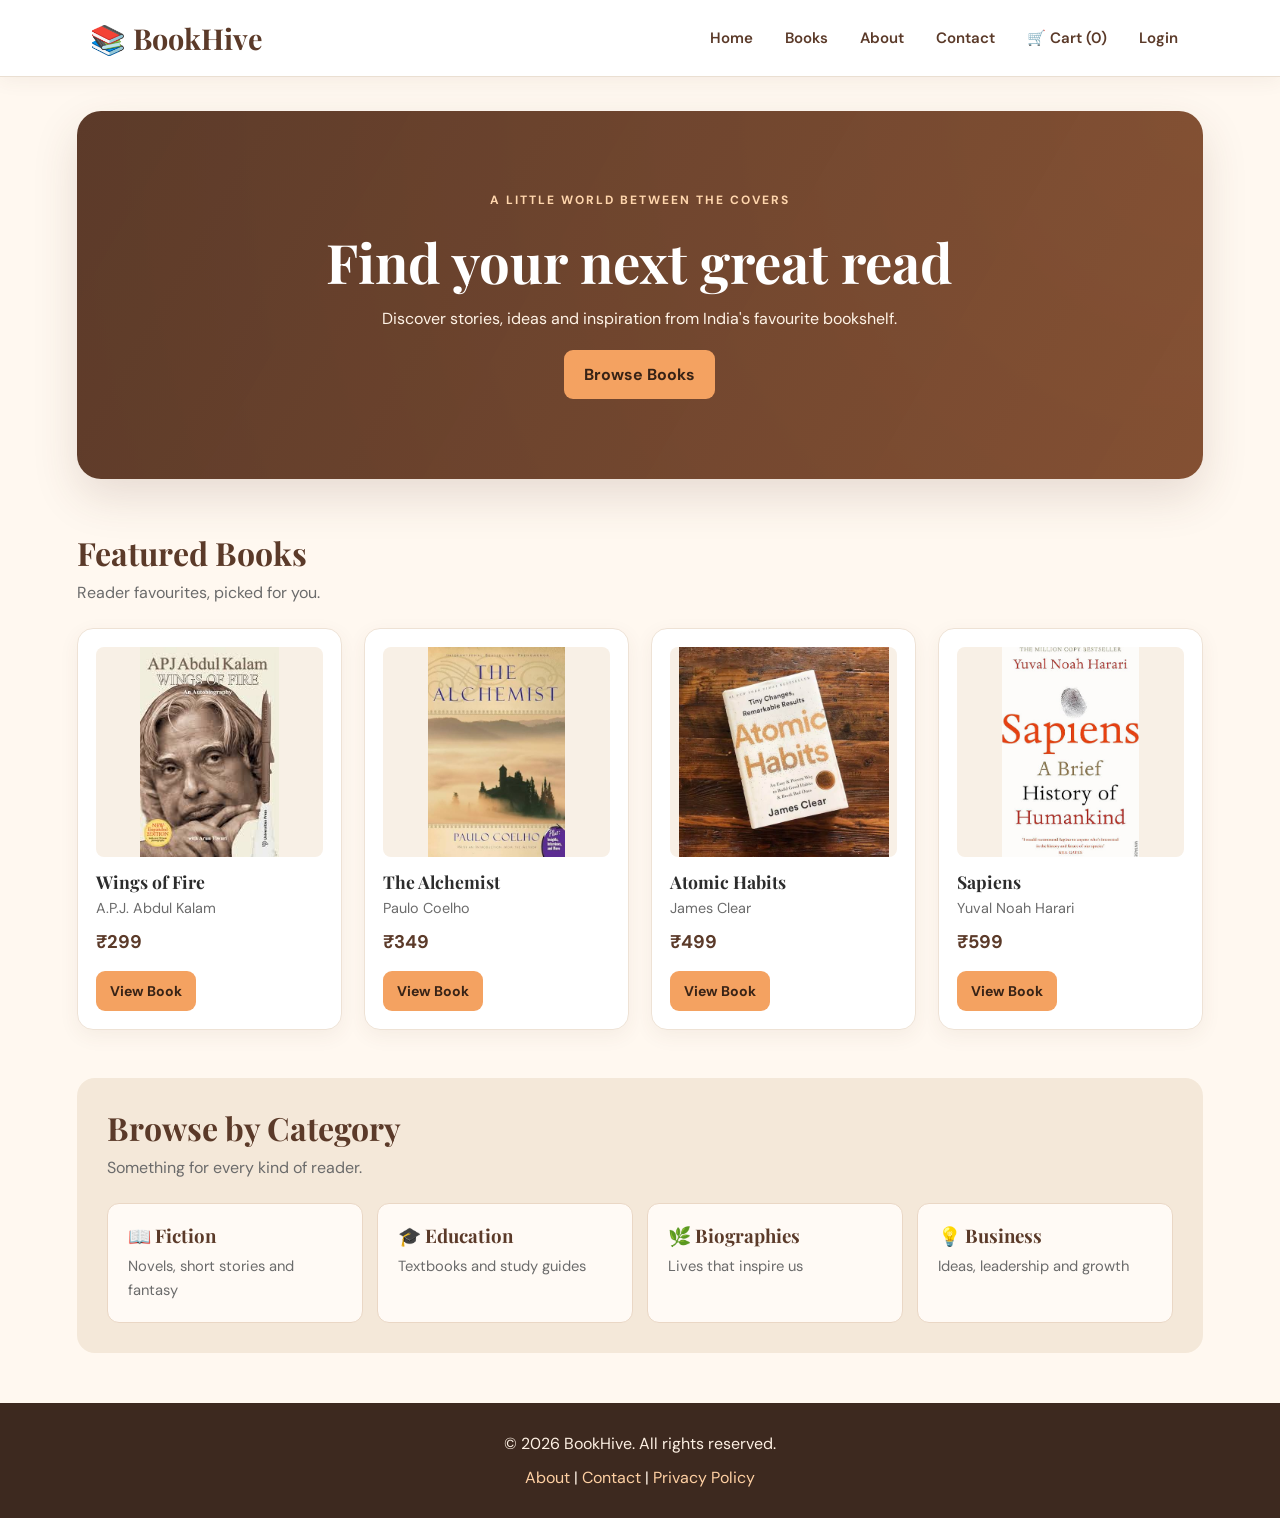
==== commit 50c664d9: "master" ====
--- a/index.html
+++ b/index.html
@@ -32,22 +32,22 @@
             <div class="section-heading"><h2>Featured Books</h2><p>Reader favourites, picked for you.</p></div>
             <div class="books-grid">
                 <article class="book-card">
-                    <img src="images/books/wings-of-fire.jpg" alt="Wings of Fire book cover">
+                    <img src="images/wings-of-fire.jpg.jfif" alt="Wings of Fire book cover">
                     <h3>Wings of Fire</h3><p class="author">A.P.J. Abdul Kalam</p><p class="price">₹299</p>
                     <a class="btn small-btn" href="book.html">View Book</a>
                 </article>
                 <article class="book-card">
-                    <img src="images/books/the-alchemist.jpg" alt="The Alchemist book cover">
+                    <img src="images/the-alchemist.jpg.jfif" alt="The Alchemist book cover">
                     <h3>The Alchemist</h3><p class="author">Paulo Coelho</p><p class="price">₹349</p>
                     <a class="btn small-btn" href="book.html">View Book</a>
                 </article>
                 <article class="book-card">
-                    <img src="images/books/atomic-habits.jpg" alt="Atomic Habits book cover">
+                    <img src="images/atomic-habits.jpg.jfif" alt="Atomic Habits book cover">
                     <h3>Atomic Habits</h3><p class="author">James Clear</p><p class="price">₹499</p>
                     <a class="btn small-btn" href="book.html">View Book</a>
                 </article>
                 <article class="book-card">
-                    <img src="images/books/sapiens.jpg" alt="Sapiens book cover">
+                    <img src="images/sapiens.jpg.jfif" alt="Sapiens book cover">
                     <h3>Sapiens</h3><p class="author">Yuval Noah Harari</p><p class="price">₹599</p>
                     <a class="btn small-btn" href="book.html">View Book</a>
                 </article>
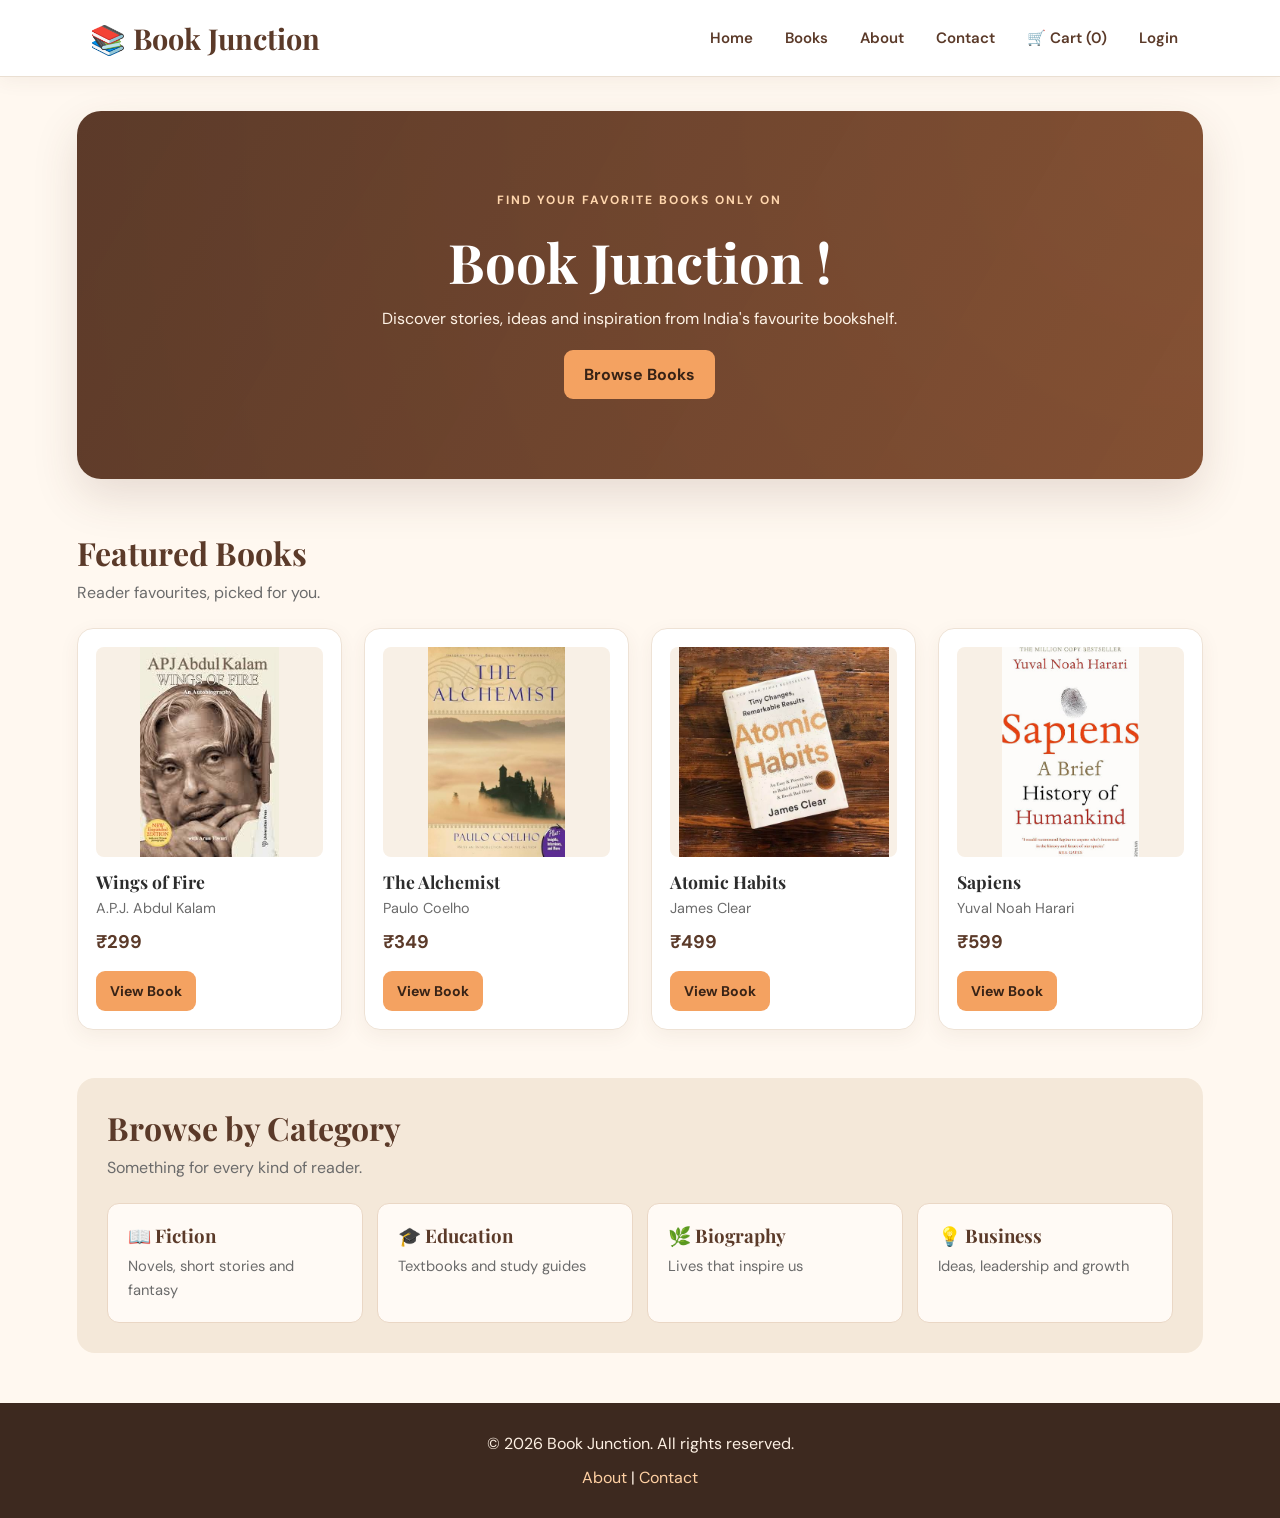
==== commit 42002ee4: "master" ====
--- a/index.html
+++ b/index.html
@@ -3,14 +3,14 @@
 <head>
     <meta charset="UTF-8">
     <meta name="viewport" content="width=device-width, initial-scale=1.0">
-    <title>India's Favorite Online Bookstore - BookHive</title>
+    <title>India's Favorite Online Bookstore - Bookjunction</title>
     <link rel="stylesheet" href="style.css">
     <link rel="stylesheet" href="responsive.css">
 
 </head>
 <body>
     <header>
-        <h1>📚 BookHive</h1>
+        <h1>📚 Book Junction</h1>
         <nav>
             <a href="index.html">Home</a>
             <a href="books.html">Books</a>
@@ -23,11 +23,13 @@
 
     <main>
         <section class="hero">
-            <p class="eyebrow">A little world between the covers</p>
-            <h2>Find your next great read</h2>
+            <p class="eyebrow">FIND YOUR FAVORITE BOOKS ONLY ON</p>
+            <h2>Book Junction !</h2>
             <p>Discover stories, ideas and inspiration from India's favourite bookshelf.</p>
             <a href="books.html" class="btn">Browse Books</a>
         </section>
+
+
         <section class="featured">
             <div class="section-heading"><h2>Featured Books</h2><p>Reader favourites, picked for you.</p></div>
             <div class="books-grid">
@@ -53,17 +55,21 @@
                 </article>
             </div>
         </section>
+
+
         <section class="categories">
             <div class="section-heading"><h2>Browse by Category</h2><p>Something for every kind of reader.</p></div>
             <div class="category-grid">
                 <div class="category"><h3>📖 Fiction</h3><p>Novels, short stories and fantasy</p></div>
                 <div class="category"><h3>🎓 Education</h3><p>Textbooks and study guides</p></div>
-                <div class="category"><h3>🌿 Biographies</h3><p>Lives that inspire us</p></div>
+                <div class="category"><h3>🌿 Biography</h3><p>Lives that inspire us</p></div>
                 <div class="category"><h3>💡 Business</h3><p>Ideas, leadership and growth</p></div>
             </div>
         </section>
+
+
     </main>
     <footer>
-        <p>&copy; 2026 BookHive. All rights reserved.</p>
-        <p><a href="about.html">About</a> | <a href="contact.html">Contact</a> | <a href="#">Privacy Policy</a></p>
+        <p>&copy; 2026 Book Junction. All rights reserved.</p>
+        <p><a href="about.html">About</a> | <a href="contact.html">Contact</a></p>
     </footer>
--- a/style.css
+++ b/style.css
@@ -1,4 +1,4 @@
-/* BookHive - main styles */
+/* Book Junction - main styles */
 @import url('https://fonts.googleapis.com/css2?family=DM+Sans:wght@400;500;600;700&family=Playfair+Display:wght@600;700&display=swap');
 
 :root {
